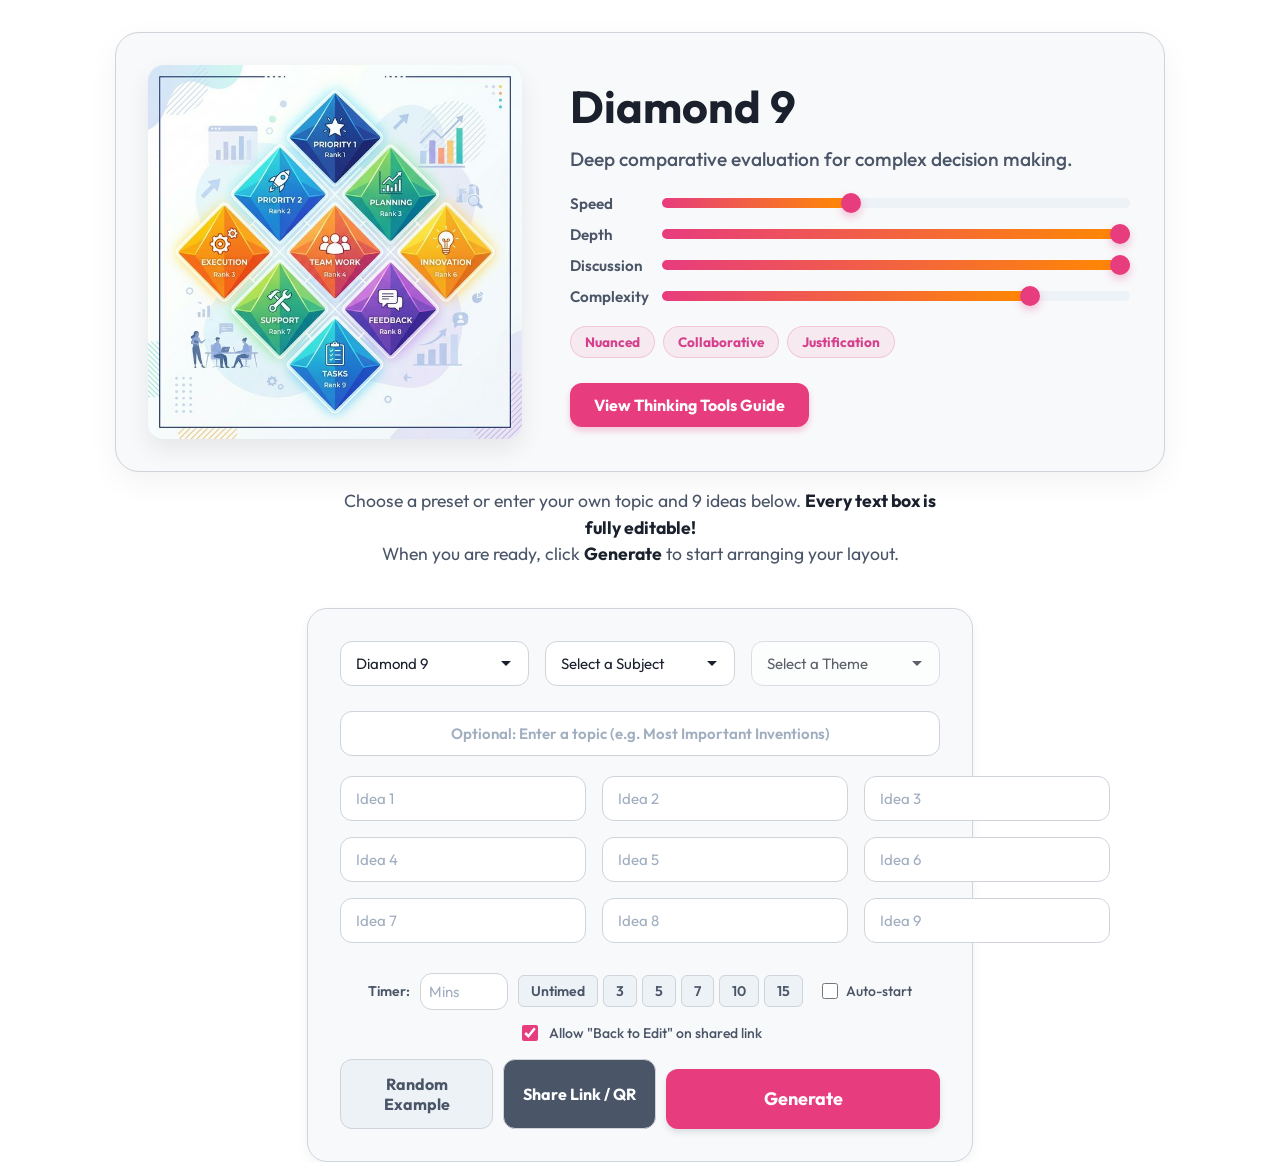
==== index.html @ b17131f6 "Initial Upload" ====
<!DOCTYPE html>
<html lang="en">

<head>
  <meta charset="UTF-8">
  <meta name="viewport" content="width=device-width, initial-scale=1.0, maximum-scale=1.0, user-scalable=no">
  <title>ThinkRank Studio</title>
  <link href="https://fonts.googleapis.com/css2?family=Outfit:wght@400;500;600;700&display=swap" rel="stylesheet">
  <link rel="stylesheet" href="css/styles.css">
</head>

<body>

  <div class="hero-section" style="cursor: pointer; position: relative; width: 100%; max-width: 1050px; margin: 2rem auto 1rem auto; padding: 2rem; box-sizing: border-box; background: var(--card-bg); border-radius: 24px; border: 1px solid var(--card-border); box-shadow: 0 10px 30px rgba(0,0,0,0.05); transition: transform 0.2s; overflow: hidden;" onclick="window.location.href='guide.html'" onmouseover="this.style.transform='translateY(-5px)'" onmouseout="this.style.transform='none'">
    
    <div id="slideContent" style="display: flex; align-items: center; justify-content: center; gap: 3rem; flex-wrap: wrap; transition: opacity 0.5s ease-in-out; opacity: 1;">
      
      <div style="flex: 1; min-width: 300px; display: flex; justify-content: center;">
        <img id="slideImg" src="images/diamond9_hero.png" alt="Hero representation" style="width: 100%; max-width: 400px; height: auto; border-radius: 16px; box-shadow: 0 10px 25px rgba(0,0,0,0.08);">
      </div>

      <div style="flex: 1.5; min-width: 350px; text-align: left;">
        <h1 id="slideTitle" style="margin-top: 0; margin-bottom: 10px; text-align: left; padding: 0; font-size: 2.8rem; color: var(--text);">Diamond 9</h1>
        <p id="slideDesc" style="font-size: 1.2rem; font-weight: 500; color: #4a5568; margin: 0 0 20px 0; line-height: 1.5;">
          Deep comparative evaluation for complex decision making.
        </p>
        
        <div class="ratings-container" id="slidersContainer">
          <div class="rating-row"><div class="rating-label">Speed</div><input type="range" class="tool-slider" id="sliderSpeed" min="0" max="100" value="0"></div>
          <div class="rating-row"><div class="rating-label">Depth</div><input type="range" class="tool-slider" id="sliderDepth" min="0" max="100" value="0"></div>
          <div class="rating-row"><div class="rating-label">Discussion</div><input type="range" class="tool-slider" id="sliderDisc" min="0" max="100" value="0"></div>
          <div class="rating-row"><div class="rating-label">Complexity</div><input type="range" class="tool-slider" id="sliderComp" min="0" max="100" value="0"></div>
        </div>

        <div class="tags-container" id="slideTags" style="margin-top: 15px;"></div>

        <div style="margin-top: 25px;">
          <span style="display: inline-block; background-color: #e73c7e; color: #ffffff; padding: 12px 24px; border-radius: 12px; font-weight: 700; font-size: 16px; box-shadow: 0 4px 6px rgba(231, 60, 126, 0.25);">
            View Thinking Tools Guide
          </span>
        </div>
      </div>

    </div>
  </div>
  
  <script>
    const b_carouselData = [
      { id: 'diamond9', title: 'Diamond 9', desc: 'Deep comparative evaluation for complex decision making.', image: 'images/diamond9_hero.png', speed: 40, depth: 100, discussion: 100, complexity: 80, tags: ['Nuanced', 'Collaborative', 'Justification'] },
      { id: 'diamond5', title: 'Diamond 5', desc: 'Focused prioritization with lower cognitive load.', image: 'images/diamond5_hero.png', speed: 80, depth: 60, discussion: 80, complexity: 40, tags: ['Lower load', 'Quick comparison'] },
      { id: 'triangle', title: 'Triangle Ranking', desc: 'Clear, structured hierarchy for balanced evaluation.', image: 'images/triangle_hero.png', speed: 60, depth: 80, discussion: 80, complexity: 60, tags: ['Structured', 'Hierarchical'] },
      { id: 'line', title: 'Line Ranking', desc: 'Rapid judgement and simple direct ladder format.', image: 'images/line_hero.png', speed: 100, depth: 40, discussion: 40, complexity: 20, tags: ['Fast', 'Simple'] },
      { id: 'podium', title: 'Podium Ranking', desc: 'Competitive selection focusing on top choices.', image: 'images/podium_hero.png', speed: 100, depth: 60, discussion: 60, complexity: 40, tags: ['Competitive', 'Top-choice'] },
      { id: 'elimination', title: 'Elimination Mode', desc: 'Argumentative, debate-driven head-to-head evaluation.', image: 'images/elim_hero.png', speed: 80, depth: 80, discussion: 100, complexity: 60, tags: ['Debate-driven', 'Tournament'] }
    ];
    let b_currentIndex = 0;
    let autoCycleInterval;
    let isUserDragging = false;
    
    document.addEventListener("DOMContentLoaded", function() {
      const b_content = document.getElementById('slideContent');
      const b_img = document.getElementById('slideImg');
      const b_title = document.getElementById('slideTitle');
      const b_desc = document.getElementById('slideDesc');
      const b_tags = document.getElementById('slideTags');
      
      const sliderSpeed = document.getElementById('sliderSpeed');
      const sliderDepth = document.getElementById('sliderDepth');
      const sliderDisc = document.getElementById('sliderDisc');
      const sliderComp = document.getElementById('sliderComp');
      const sliders = [sliderSpeed, sliderDepth, sliderDisc, sliderComp];

      // Prevent clicks and touch on sliders from navigating to guide.html
      const slidersContainer = document.getElementById('slidersContainer');
      slidersContainer.addEventListener('click', e => e.stopPropagation());
      slidersContainer.addEventListener('mousedown', e => e.stopPropagation());
      slidersContainer.addEventListener('touchstart', e => e.stopPropagation());

      function updateSliderVisual(slider, val) {
        slider.style.background = `linear-gradient(90deg, #e73c7e 0%, #ff8a00 ${val}%, #edf2f7 ${val}%, #edf2f7 100%)`;
      }

      function updateUIElements(data, instant = false) {
        // Sync Dropdown
        const layoutSelectElem = document.getElementById('layoutSelect');
        if (layoutSelectElem && layoutSelectElem.value !== data.id) {
            layoutSelectElem.value = data.id;
            if (typeof updateActiveInputs === 'function') updateActiveInputs();
        }

        if (instant) {
          b_content.style.transition = 'none';
          b_content.style.opacity = 1;
          b_img.src = data.image;
          b_title.textContent = data.title;
          b_desc.textContent = data.desc;
          
          b_tags.innerHTML = '';
          data.tags.forEach(t => {
            const span = document.createElement('span');
            span.className = 'tag';
            span.textContent = t;
            b_tags.appendChild(span);
          });
          
          setTimeout(() => {
            b_content.style.transition = 'opacity 1s ease-in-out';
          }, 50);
        } else {
          b_content.style.transition = 'opacity 1s ease-in-out';
          b_content.style.opacity = 0;
          
          setTimeout(() => {
            b_img.src = data.image;
            b_title.textContent = data.title;
            b_desc.textContent = data.desc;
            
            b_tags.innerHTML = '';
            data.tags.forEach(t => {
              const span = document.createElement('span');
              span.className = 'tag';
              span.textContent = t;
              b_tags.appendChild(span);
            });

            b_content.style.opacity = 1;
          }, 1000); 
        }
      }

      function renderSlide(index, animateSliders = true, instant = false) {
        const data = b_carouselData[index];
        b_currentIndex = index;
        
        updateUIElements(data, instant);

        if (animateSliders) {
            setTimeout(() => {
                if(!isUserDragging) {
                    sliderSpeed.value = data.speed;
                    updateSliderVisual(sliderSpeed, data.speed);
                    sliderDepth.value = data.depth;
                    updateSliderVisual(sliderDepth, data.depth);
                    sliderDisc.value = data.discussion;
                    updateSliderVisual(sliderDisc, data.discussion);
                    sliderComp.value = data.complexity;
                    updateSliderVisual(sliderComp, data.complexity);
                }
            }, instant ? 10 : 1000);
        }
      }

      setTimeout(() => renderSlide(0), 100);

      function stopAutoCycle() {
          if (autoCycleInterval) {
              clearInterval(autoCycleInterval);
              autoCycleInterval = null;
          }
      }

      function startAutoCycle() {
        if(autoCycleInterval) clearInterval(autoCycleInterval);
        autoCycleInterval = setInterval(() => {
          if (!isUserDragging) {
              const nextIndex = (b_currentIndex + 1) % b_carouselData.length;
              renderSlide(nextIndex);
          }
        }, 20000);
      }
      startAutoCycle();

      // Stop auto-cycle completely if user touches anything on the page
      ['mousedown', 'keydown', 'touchstart'].forEach(evt => {
          document.addEventListener(evt, stopAutoCycle, { once: true, passive: true });
      });

      // Interactive logic
      function handleSliderInput(e) {
          isUserDragging = true; 
          stopAutoCycle(); // Redundant but safe
          
          let slider = e.target;
          updateSliderVisual(slider, slider.value);

          let sV = parseInt(sliderSpeed.value);
          let dV = parseInt(sliderDepth.value);
          let diV = parseInt(sliderDisc.value);
          let cV = parseInt(sliderComp.value);

          let closestIdx = 0;
          let minDiff = Infinity;

          b_carouselData.forEach((tool, idx) => {
              const diff = Math.abs(tool.speed - sV) + Math.abs(tool.depth - dV) + 
                           Math.abs(tool.discussion - diV) + Math.abs(tool.complexity - cV);
              if (diff < minDiff) {
                  minDiff = diff;
                  closestIdx = idx;
              }
          });

          if (closestIdx !== b_currentIndex) {
              b_currentIndex = closestIdx;
              updateUIElements(b_carouselData[closestIdx], true);
          }
      }

      sliders.forEach(slider => {
          slider.addEventListener('input', handleSliderInput);
      });

      document.addEventListener('mouseup', () => isUserDragging = false);
      document.addEventListener('touchend', () => isUserDragging = false);

      // Let the picker override the hero element
      const layoutDropdown = document.getElementById('layoutSelect');
      if (layoutDropdown) {
          layoutDropdown.addEventListener('change', (e) => {
              stopAutoCycle();
              const idx = b_carouselData.findIndex(t => t.id === e.target.value);
              if (idx !== -1 && idx !== b_currentIndex) {
                  renderSlide(idx, true, true); // Snap instantly
              }
          });
      }
    });
  </script>

  <p id="instructions" class="instructions">Choose a preset or enter your own topic and 9 ideas below. <strong>Every
      text box is fully editable!</strong><br />When you are ready, click <strong>Generate</strong> to start arranging
    your layout.</p>

  <div id="inputContainer">
    <div style="display: flex; gap: 16px; margin-bottom: 10px; flex-wrap: wrap;">
      <select id="layoutSelect" class="textBox" style="flex: 1; min-width: 150px;" onchange="updateActiveInputs()">
        <option value="diamond9" selected>Diamond 9</option>
        <option value="diamond5">Diamond 5</option>
        <option value="triangle">Triangle Ranked (Top 6)</option>
        <option value="line">Line (Top 5)</option>
        <option value="podium">Podium (Top 3)</option>
        <option value="elimination">Elimination (Vs Mode)</option>
      </select>
      <select id="subjectSelect" class="textBox" style="flex: 1; min-width: 150px;" onchange="updateThemeOptions()">
        <option value="" disabled selected>Select a Subject</option>
      </select>
      <select id="themeSelect" class="textBox" style="flex: 1; min-width: 150px;" onchange="loadSelectedTheme()"
        disabled>
        <option value="" disabled selected>Select a Theme</option>
      </select>
    </div>
    <input class="textBox" type="text" id="topicInput"
      placeholder="Optional: Enter a topic (e.g. Most Important Inventions)"
      style="width: 100%; box-sizing: border-box; margin-bottom: 5px; font-weight: 600; text-align: center;">
    <div class="inputGrid">
      <input class="textBox" type="text" id="text1" placeholder="Idea 1">
      <input class="textBox" type="text" id="text2" placeholder="Idea 2">
      <input class="textBox" type="text" id="text3" placeholder="Idea 3">
      <input class="textBox" type="text" id="text4" placeholder="Idea 4">
      <input class="textBox" type="text" id="text5" placeholder="Idea 5">
      <input class="textBox" type="text" id="text6" placeholder="Idea 6">
      <input class="textBox" type="text" id="text7" placeholder="Idea 7">
      <input class="textBox" type="text" id="text8" placeholder="Idea 8">
      <input class="textBox" type="text" id="text9" placeholder="Idea 9">
    </div>
    <div style="display: flex; flex-direction: column; gap: 12px; margin-top: 15px;">
      <div style="display: flex; align-items: center; justify-content: center; gap: 10px; flex-wrap: wrap;">
        <label style="font-size: 14px; font-weight: 600; color: #4a5568;">Timer:</label>
        <input type="number" id="timerInput" class="textBox" style="width: 70px; padding: 8px;" placeholder="Mins">
        <div style="display: flex; gap: 5px;">
          <button type="button" class="presetBtn"
            onclick="document.getElementById('timerInput').value=''">Untimed</button>
          <button type="button" class="presetBtn" onclick="document.getElementById('timerInput').value=3">3</button>
          <button type="button" class="presetBtn" onclick="document.getElementById('timerInput').value=5">5</button>
          <button type="button" class="presetBtn" onclick="document.getElementById('timerInput').value=7">7</button>
          <button type="button" class="presetBtn" onclick="document.getElementById('timerInput').value=10">10</button>
          <button type="button" class="presetBtn" onclick="document.getElementById('timerInput').value=15">15</button>
        </div>
        <div style="display: flex; align-items: center; gap: 5px; margin-left: 5px;">
          <input type="checkbox" id="autoStartToggle"
            style="cursor: pointer; width: 16px; height: 16px; accent-color: #e73c7e;">
          <label for="autoStartToggle"
            style="font-size: 14px; font-weight: 500; color: #4a5568; cursor: pointer; user-select: none;">Auto-start</label>
        </div>
      </div>
      <div style="display: flex; align-items: center; justify-content: center; gap: 8px;">
        <input type="checkbox" id="allowEditToggle" checked
          style="cursor: pointer; width: 16px; height: 16px; accent-color: #e73c7e;">
        <label for="allowEditToggle"
          style="font-size: 14px; font-weight: 500; color: #4a5568; cursor: pointer; user-select: none;">Allow "Back to
          Edit" on shared link</label>
      </div>
    </div>
    <div class="button-group" style="display: flex; gap: 10px; width: 100%; max-width: 600px; margin: 0 auto;">
      <button class="randomBtn" onclick="loadRandomExample()" style="flex: 1;">Random Example</button>
      <button class="randomBtn" onclick="showShareModal()" style="flex: 1; background: #4a5568; color: white;">Share Link / QR</button>
      <button class="makeBtn" onclick="createRectangles()" style="flex: 2;">Generate</button>
    </div>

    <!-- Share Modal -->
    <div id="shareModal" style="display: none; position: fixed; top: 0; left: 0; width: 100%; height: 100%; background: rgba(0,0,0,0.6); z-index: 1000; align-items: center; justify-content: center; backdrop-filter: blur(3px);">
      <div style="background: white; padding: 40px; border-radius: 20px; text-align: center; max-width: 90%; width: 450px; box-shadow: 0 20px 40px rgba(0,0,0,0.3); animation: fadeIn 0.3s ease;">
        <h2 style="margin-top: 0; color: #1a202c; font-size: 1.8rem; margin-bottom: 10px;">Share Activity</h2>
        <p style="color: #718096; margin-bottom: 25px; line-height: 1.5;">Scan the QR code or copy the link below to instantly share your exact custom configuration.</p>
        <div style="background: #f7fafc; padding: 15px; border-radius: 12px; display: inline-block; margin-bottom: 20px;">
          <img id="qrImage" src="" alt="QR Code" style="width: 200px; height: 200px; display: block; margin: 0 auto;">
        </div>
        <input type="text" id="shareLinkInput" readonly style="width: 100%; box-sizing: border-box; padding: 14px; font-size: 14px; border: 1px solid #cbd5e0; border-radius: 8px; background: #edf2f7; color: #2d3748; cursor: copy;" onclick="this.select()">
        <div style="display: flex; gap: 10px; margin-top: 25px;">
          <button onclick="copyShareLink(this)" class="presetBtn" style="flex: 1; background: #e73c7e; color: white; padding: 12px; border: none; font-size: 16px;">Copy Link</button>
          <button onclick="document.getElementById('shareModal').style.display='none'" class="presetBtn" style="flex: 1; background: #e2e8f0; color: #4a5568; padding: 12px; border: none; font-size: 16px;">Close</button>
        </div>
      </div>
    </div>
  </div>

  <div id="outputHeader"
    style="display: none; text-align: center; margin-top: 1rem; margin-bottom: 0px; animation: fadeIn 0.6s ease forwards;">
    <h2 id="generatedTopic" style="margin: 0; margin-bottom: 15px; font-weight: 600;"></h2>
    <div id="timerDisplay"
      style="display: none; flex-direction: column; align-items: center; justify-content: center; margin-bottom: 15px; width: 100%; max-width: 400px; margin-left: auto; margin-right: auto;">
      <div
        style="display: flex; font-size: 2.5rem; font-weight: 700; color: #e73c7e; align-items: center; justify-content: center; gap: 15px;">
        <span id="timerTime" style="font-variant-numeric: tabular-nums;">00:00</span>
        <button id="timerActionBtn" onclick="toggleTimer()"
          style="font-size: 1rem; border: 1px solid var(--card-border); background: #ffffff; color: #4a5568; border-radius: 8px; padding: 8px 16px; cursor: pointer; font-weight: bold; transition: background 0.2s;">Start</button>
      </div>
      <div
        style="width: 100%; height: 8px; background: #edf2f7; border-radius: 4px; margin-top: 10px; overflow: hidden;">
        <div id="timerProgress"
          style="width: 100%; height: 100%; background: #e73c7e; transition: width 1s linear, background-color 1s linear;">
        </div>
      </div>
    </div>
  </div>

  <div id="container">
    <!-- Items are generated automatically via app.js depending on selected layout mode -->
  </div>

  <div id="footerActions"
    style="display: none; text-align: center; margin-bottom: 3rem; animation: fadeIn 0.6s ease forwards;">
    <button class="randomBtn" onclick="editMode()"
      style="padding: 10px 24px; font-size: 15px; background: #edf2f7; color: #4a5568; border: 1px solid var(--card-border);">Back
      to Edit</button>
  </div>

  <script src="data.js"></script>
  <script src="js/layouts.js"></script>
  <script src="js/drag.js"></script>
  <script src="js/app.js"></script>

  <script async defer src="https://scripts.simpleanalyticscdn.com/latest.js"></script>
  <noscript><img src="https://queue.simpleanalyticscdn.com/noscript.gif" alt=""
      referrerpolicy="no-referrer-when-downgrade" /></noscript>
</body>

</html>
---- css/styles.css ----
:root {
      --primary: #ffffff;
      --text: #1a202c;
      --card-bg: #f8f9fa;
      --card-border: #ced4da;
      --slot-border: #adb5bd;
    }

    body {
      margin: 0;
      padding: 0;
      font-family: 'Outfit', sans-serif;
      /* High contrast white background for projection */
      background: #ffffff;
      color: var(--text);
      min-height: 100vh;
      display: flex;
      flex-direction: column;
      align-items: center;
      overflow-x: hidden;
    }


    h1 {
      margin-top: 2rem;
      font-weight: 700;
      font-size: 2.5rem;
      color: var(--text);
      text-align: center;
      padding: 0 1rem;
    }
    
    .instructions {
      text-align: center;
      max-width: 600px;
      margin: 0 auto 1.5rem auto;
      color: #4a5568;
      font-size: 1.1rem;
      line-height: 1.5;
      padding: 0 1rem;
    }
    
    .instructions strong {
      color: var(--text);
    }

    /* Glassmorphism Input Container */
    #inputContainer {
      background: var(--card-bg);
      border: 1px solid var(--card-border);
      border-radius: 20px;
      padding: 2rem;
      box-shadow: 0 4px 12px rgba(0, 0, 0, 0.05);
      display: flex;
      flex-direction: column;
      gap: 15px;
      width: 90%;
      max-width: 600px;
      margin-top: 1rem;
      animation: fadeIn 0.8s ease forwards;
    }

    .inputGrid {
      display: grid;
      grid-template-columns: repeat(3, 1fr);
      gap: 16px;
    }

    .textBox {
      padding: 12px 15px;
      border-radius: 12px;
      border: 1px solid var(--card-border);
      background: #ffffff;
      color: var(--text);
      font-size: 15px;
      font-family: 'Outfit', sans-serif;
      outline: none;
      transition: all 0.3s ease;
    }

    .textBox::placeholder {
      color: #a0aec0;
    }

    .textBox:focus {
      border-color: #e73c7e;
      box-shadow: 0 0 0 2px rgba(231,60,126,0.3);
    }

    select.textBox {
      cursor: pointer;
      appearance: none;
      -webkit-appearance: none;
      -moz-appearance: none;
      background-image: url('data:image/svg+xml;utf8,<svg fill="%231a202c" height="24" viewBox="0 0 24 24" width="24" xmlns="http://www.w3.org/2000/svg"><path d="M7 10l5 5 5-5z"/><path d="M0 0h24v24H0z" fill="none"/></svg>');
      background-repeat: no-repeat;
      background-position: right 10px top 50%;
      padding-right: 30px;
    }
    
    select.textBox option {
      background-color: #ffffff;
      color: var(--text);
    }

    .button-group {
      display: flex;
      gap: 16px;
      margin-top: 15px;
    }
    
    .button-group button {
      flex: 1;
    }

    button.randomBtn {
      background: #edf2f7;
      color: #4a5568;
      border: 1px solid var(--card-border);
      padding: 14px;
      border-radius: 12px;
      font-weight: 700;
      font-size: 16px;
      font-family: 'Outfit', sans-serif;
      cursor: pointer;
      transition: all 0.3s ease;
    }

    button.randomBtn:hover {
      background: #e2e8f0;
      color: var(--text);
      transform: translateY(-2px);
    }
    
    button.randomBtn:active {
      transform: translateY(1px);
    }

    button.presetBtn {
      background: #edf2f7;
      color: #4a5568;
      border: 1px solid var(--card-border);
      padding: 6px 12px;
      border-radius: 6px;
      font-weight: 600;
      font-size: 14px;
      font-family: 'Outfit', sans-serif;
      cursor: pointer;
      transition: all 0.2s ease;
    }

    button.presetBtn:hover {
      background: #e2e8f0;
      color: var(--text);
    }

    button.makeBtn {
      background: #e73c7e;
      color: #fff;
      border: none;
      padding: 14px;
      border-radius: 12px;
      font-weight: 700;
      font-size: 18px;
      font-family: 'Outfit', sans-serif;
      cursor: pointer;
      transition: all 0.3s cubic-bezier(0.25, 0.8, 0.25, 1);
      margin-top: 10px;
      box-shadow: 0 4px 6px rgba(0,0,0,0.1);
    }

    button.makeBtn:hover {
      transform: translateY(-3px);
      box-shadow: 0 7px 14px rgba(0,0,0,0.15);
    }
    
    button.makeBtn:active {
      transform: translateY(1px);
    }

    /* Container for the Diamond 9 */
    #container {
      position: relative;
      width: 95%;
      max-width: 800px;
      height: 700px;
      margin: 1rem auto 3rem auto;
      background: #ffffff;
      border-radius: 24px;
      border: 2px solid var(--card-border);
      box-shadow: 0 10px 30px rgba(0, 0, 0, 0.05);
      display: none; /* hidden until Make button is clicked */
      overflow: hidden; /* keep draggables visible comfortably within bounds */
    }

    .background-box {
      position: absolute;
      width: 140px;
      height: 70px;
      border: 2px dashed var(--slot-border);
      border-radius: 16px;
      background: #f8f9fa;
      transform: translateX(-50%);
    }

    /* Diamond 9 Absolute Positioning */
    .background-box:nth-child(1) { top: 12%; left: 50%; }
    
    .background-box:nth-child(2) { top: 27%; left: 35%; }
    .background-box:nth-child(3) { top: 27%; left: 65%; }
    
    .background-box:nth-child(4) { top: 42%; left: 20%; }
    .background-box:nth-child(5) { top: 42%; left: 50%; }
    .background-box:nth-child(6) { top: 42%; left: 80%; }
    
    .background-box:nth-child(7) { top: 57%; left: 35%; }
    .background-box:nth-child(8) { top: 57%; left: 65%; }
    
    .background-box:nth-child(9) { top: 72%; left: 50%; }

    .label {
      position: absolute;
      font-weight: 700;
      text-transform: uppercase;
      letter-spacing: 3px;
      color: #718096;
      font-size: 16px;
      width: 100%;
      text-align: center;
    }
    
    .label.top { top: 4%; }
    .label.bottom { top: 88%; }

    /* Draggable items */
    .draggable {
      position: absolute;
      z-index: 9;
      width: 140px;
      height: 70px;
      background: #ffffff;
      color: var(--text);
      border-radius: 16px;
      border: 2px solid var(--card-border);
      display: flex;
      justify-content: center;
      align-items: center;
      font-weight: 600;
      font-size: 15px;
      box-shadow: 0 4px 6px rgba(0,0,0,0.05);
      cursor: grab;
      user-select: none;
      touch-action: none; /* Crucial for touch dragging */
      transition: box-shadow 0.2s, transform 0.2s, border-color 0.2s;
      text-align: center;
      padding: 0 10px;
      box-sizing: border-box;
      word-break: break-word;
      line-height: 1.2;
    }

    .draggable:hover {
      box-shadow: 0 6px 12px rgba(0,0,0,0.1);
      transform: translateY(-2px);
      border-color: #adb5bd;
    }

    .draggable.dragging {
      cursor: grabbing;
      transform: scale(1.05);
      box-shadow: 0 15px 25px rgba(0,0,0,0.15);
      border-color: #e73c7e;
      transition: none; /* Smooth drag */
      z-index: 100 !important;
    }

    @keyframes fadeIn {
      from { opacity: 0; transform: translateY(20px); }
      to { opacity: 1; transform: translateY(0); }
    }

    /* Responsive Design */
    @media (max-width: 768px) {
      .inputGrid { grid-template-columns: 1fr; }
      
      .background-box {
        width: 90px;
        height: 50px;
      }
      .draggable {
        width: 90px;
        height: 50px;
        font-size: 12px;
        border-radius: 12px;
      }
      
      #container { height: 550px; }
      
      .background-box:nth-child(1) { top: 12%; left: 50%; }
      .background-box:nth-child(2) { top: 26%; left: 32%; }
      .background-box:nth-child(3) { top: 26%; left: 68%; }
      .background-box:nth-child(4) { top: 40%; left: 14%; }
      .background-box:nth-child(5) { top: 40%; left: 50%; }
      .background-box:nth-child(6) { top: 40%; left: 86%; }
      .background-box:nth-child(7) { top: 54%; left: 32%; }
      .background-box:nth-child(8) { top: 54%; left: 68%; }
      .background-box:nth-child(9) { top: 68%; left: 50%; }
    }

    /* Print styling */
    @media print {
      body {
        background: none !important;
        background-color: #fff !important;
        color: #000 !important;
        -webkit-print-color-adjust: exact;
        print-color-adjust: exact;
      }
      
      h1, #generatedTopic {
        color: #000 !important;
        text-shadow: none !important;
      }

      #container {
        border: none !important;
        box-shadow: none !important;
        background: transparent !important;
        backdrop-filter: none !important;
      }

      .label {
        color: #000 !important;
        text-shadow: none !important;
      }

      .draggable {
        box-shadow: none !important;
        border: 2px solid #000 !important;
        background: #fff !important;
        color: #000 !important;
      }

      .background-box {
        border: 2px dashed #aaa !important;
        background: transparent !important;
      }

      #inputContainer, #footerActions button {
        display: none !important;
      }
    }

    .ratings-container {
      margin-bottom: 20px;
      width: 100%;
    }
    .rating-row {
      display: flex;
      align-items: center;
      margin-bottom: 12px;
    }
    .rating-label {
      width: 90px;
      font-size: 0.95rem;
      font-weight: 600;
      color: #4a5568;
      text-align: left;
    }
    .rating-bar-bg {
      flex-grow: 1;
      height: 8px;
      background: #edf2f7;
      border-radius: 4px;
      overflow: hidden;
      position: relative;
    }
    .rating-bar-fill {
      height: 100%;
      border-radius: 4px;
      background: linear-gradient(90deg, #e73c7e, #ff8a00);
      width: 0%;
      transition: width 1s cubic-bezier(0.175, 0.885, 0.32, 1.275);
    }
    .tags-container {
      display: flex;
      flex-wrap: wrap;
      gap: 8px;
      justify-content: flex-start;
    }
    .tag {
      background: rgba(231, 60, 126, 0.08);
      color: #d53f8c;
      padding: 6px 14px;
      border-radius: 20px;
      font-size: 0.85rem;
      font-weight: 700;
      border: 1px solid rgba(231, 60, 126, 0.2);
    }
    
    .tool-slider {
      flex-grow: 1;
      -webkit-appearance: none;
      appearance: none;
      height: 10px;
      background: #edf2f7;
      border-radius: 5px;
      outline: none;
      cursor: pointer;
    }
    .tool-slider::-webkit-slider-thumb {
      -webkit-appearance: none;
      appearance: none;
      width: 20px;
      height: 20px;
      border-radius: 50%;
      background: #e73c7e;
      cursor: pointer;
      box-shadow: 0 4px 8px rgba(231,60,126,0.3);
      transition: transform 0.1s cubic-bezier(0.175, 0.885, 0.32, 1.275);
    }
    .tool-slider::-webkit-slider-thumb:hover {
      transform: scale(1.2);
    }
    .tool-slider::-moz-range-thumb {
      width: 20px;
      height: 20px;
      border-radius: 50%;
      background: #e73c7e;
      cursor: pointer;
      box-shadow: 0 4px 8px rgba(231,60,126,0.3);
      border: none;
      transition: transform 0.1s cubic-bezier(0.175, 0.885, 0.32, 1.275);
    }
    .tool-slider::-moz-range-thumb:hover {
      transform: scale(1.2);
    }
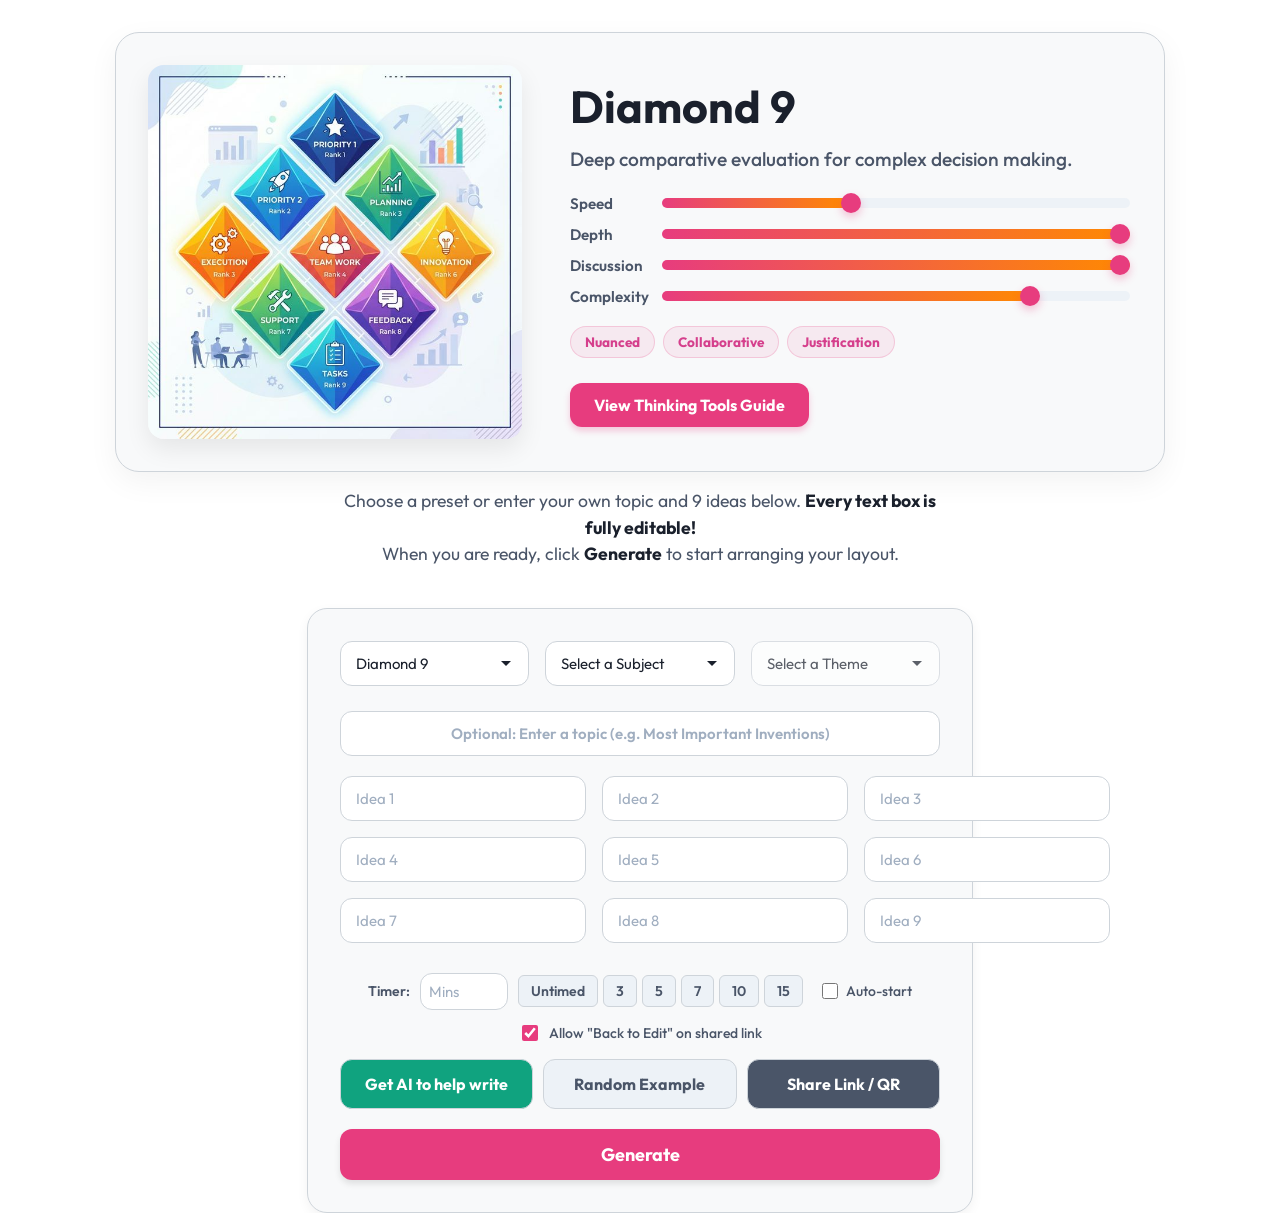
==== commit 5d9c3c95: "Refactor button group and share modal in index.html Updated button styles and added new share option" ====
--- a/index.html
+++ b/index.html
@@ -11,9 +11,9 @@
 
 <body>
 
-  <div class="hero-section" style="cursor: pointer; position: relative; width: 100%; max-width: 1050px; margin: 2rem auto 1rem auto; padding: 2rem; box-sizing: border-box; background: var(--card-bg); border-radius: 24px; border: 1px solid var(--card-border); box-shadow: 0 10px 30px rgba(0,0,0,0.05); transition: transform 0.2s; overflow: hidden;" onclick="window.location.href='guide.html'" onmouseover="this.style.transform='translateY(-5px)'" onmouseout="this.style.transform='none'">
+  <div class="hero-section" style="position: relative; width: 100%; max-width: 1050px; margin: 2rem auto 1rem auto; padding: 2rem; box-sizing: border-box; background: var(--card-bg); border-radius: 24px; border: 1px solid var(--card-border); box-shadow: 0 10px 30px rgba(0,0,0,0.05); overflow: hidden;">
     
-    <div id="slideContent" style="display: flex; align-items: center; justify-content: center; gap: 3rem; flex-wrap: wrap; transition: opacity 0.5s ease-in-out; opacity: 1;">
+    <div id="slideContent" style="display: flex; align-items: center; justify-content: center; gap: 3rem; flex-wrap: wrap; opacity: 1;">
       
       <div style="flex: 1; min-width: 300px; display: flex; justify-content: center;">
         <img id="slideImg" src="images/diamond9_hero.png" alt="Hero representation" style="width: 100%; max-width: 400px; height: auto; border-radius: 16px; box-shadow: 0 10px 25px rgba(0,0,0,0.08);">
@@ -35,9 +35,10 @@
         <div class="tags-container" id="slideTags" style="margin-top: 15px;"></div>
 
         <div style="margin-top: 25px;">
-          <span style="display: inline-block; background-color: #e73c7e; color: #ffffff; padding: 12px 24px; border-radius: 12px; font-weight: 700; font-size: 16px; box-shadow: 0 4px 6px rgba(231, 60, 126, 0.25);">
+          <!-- Make THIS exactly specifically the button -->
+          <button onclick="window.location.href='guide.html'" class="presetBtn" style="background-color: #e73c7e; color: #ffffff; padding: 12px 24px; border-radius: 12px; font-weight: 700; font-size: 16px; border: none; cursor: pointer; box-shadow: 0 4px 6px rgba(231, 60, 126, 0.25);">
             View Thinking Tools Guide
-          </span>
+          </button>
         </div>
       </div>
 
@@ -54,7 +55,6 @@
       { id: 'elimination', title: 'Elimination Mode', desc: 'Argumentative, debate-driven head-to-head evaluation.', image: 'images/elim_hero.png', speed: 80, depth: 80, discussion: 100, complexity: 60, tags: ['Debate-driven', 'Tournament'] }
     ];
     let b_currentIndex = 0;
-    let autoCycleInterval;
     let isUserDragging = false;
     
     document.addEventListener("DOMContentLoaded", function() {
@@ -70,115 +70,56 @@
       const sliderComp = document.getElementById('sliderComp');
       const sliders = [sliderSpeed, sliderDepth, sliderDisc, sliderComp];
 
-      // Prevent clicks and touch on sliders from navigating to guide.html
-      const slidersContainer = document.getElementById('slidersContainer');
-      slidersContainer.addEventListener('click', e => e.stopPropagation());
-      slidersContainer.addEventListener('mousedown', e => e.stopPropagation());
-      slidersContainer.addEventListener('touchstart', e => e.stopPropagation());
-
       function updateSliderVisual(slider, val) {
         slider.style.background = `linear-gradient(90deg, #e73c7e 0%, #ff8a00 ${val}%, #edf2f7 ${val}%, #edf2f7 100%)`;
       }
 
-      function updateUIElements(data, instant = false) {
-        // Sync Dropdown
+      function updateUIElements(data) {
         const layoutSelectElem = document.getElementById('layoutSelect');
         if (layoutSelectElem && layoutSelectElem.value !== data.id) {
             layoutSelectElem.value = data.id;
             if (typeof updateActiveInputs === 'function') updateActiveInputs();
         }
 
-        if (instant) {
-          b_content.style.transition = 'none';
-          b_content.style.opacity = 1;
-          b_img.src = data.image;
-          b_title.textContent = data.title;
-          b_desc.textContent = data.desc;
-          
-          b_tags.innerHTML = '';
-          data.tags.forEach(t => {
-            const span = document.createElement('span');
-            span.className = 'tag';
-            span.textContent = t;
-            b_tags.appendChild(span);
-          });
-          
-          setTimeout(() => {
-            b_content.style.transition = 'opacity 1s ease-in-out';
-          }, 50);
-        } else {
-          b_content.style.transition = 'opacity 1s ease-in-out';
-          b_content.style.opacity = 0;
-          
-          setTimeout(() => {
-            b_img.src = data.image;
-            b_title.textContent = data.title;
-            b_desc.textContent = data.desc;
-            
-            b_tags.innerHTML = '';
-            data.tags.forEach(t => {
-              const span = document.createElement('span');
-              span.className = 'tag';
-              span.textContent = t;
-              b_tags.appendChild(span);
-            });
-
-            b_content.style.opacity = 1;
-          }, 1000); 
-        }
-      }
-
-      function renderSlide(index, animateSliders = true, instant = false) {
+        b_img.src = data.image;
+        b_title.textContent = data.title;
+        b_desc.textContent = data.desc;
+        
+        b_tags.innerHTML = '';
+        data.tags.forEach(t => {
+          const span = document.createElement('span');
+          span.className = 'tag';
+          span.textContent = t;
+          b_tags.appendChild(span);
+        });
+      }
+
+      function renderSlide(index, animateSliders = true) {
         const data = b_carouselData[index];
         b_currentIndex = index;
         
-        updateUIElements(data, instant);
+        updateUIElements(data);
 
         if (animateSliders) {
-            setTimeout(() => {
-                if(!isUserDragging) {
-                    sliderSpeed.value = data.speed;
-                    updateSliderVisual(sliderSpeed, data.speed);
-                    sliderDepth.value = data.depth;
-                    updateSliderVisual(sliderDepth, data.depth);
-                    sliderDisc.value = data.discussion;
-                    updateSliderVisual(sliderDisc, data.discussion);
-                    sliderComp.value = data.complexity;
-                    updateSliderVisual(sliderComp, data.complexity);
-                }
-            }, instant ? 10 : 1000);
+            if(!isUserDragging) {
+                sliderSpeed.value = data.speed;
+                updateSliderVisual(sliderSpeed, data.speed);
+                sliderDepth.value = data.depth;
+                updateSliderVisual(sliderDepth, data.depth);
+                sliderDisc.value = data.discussion;
+                updateSliderVisual(sliderDisc, data.discussion);
+                sliderComp.value = data.complexity;
+                updateSliderVisual(sliderComp, data.complexity);
+            }
         }
       }
 
-      setTimeout(() => renderSlide(0), 100);
-
-      function stopAutoCycle() {
-          if (autoCycleInterval) {
-              clearInterval(autoCycleInterval);
-              autoCycleInterval = null;
-          }
-      }
-
-      function startAutoCycle() {
-        if(autoCycleInterval) clearInterval(autoCycleInterval);
-        autoCycleInterval = setInterval(() => {
-          if (!isUserDragging) {
-              const nextIndex = (b_currentIndex + 1) % b_carouselData.length;
-              renderSlide(nextIndex);
-          }
-        }, 20000);
-      }
-      startAutoCycle();
-
-      // Stop auto-cycle completely if user touches anything on the page
-      ['mousedown', 'keydown', 'touchstart'].forEach(evt => {
-          document.addEventListener(evt, stopAutoCycle, { once: true, passive: true });
-      });
+      // Initial visual load
+      setTimeout(() => renderSlide(0), 50);
 
       // Interactive logic
       function handleSliderInput(e) {
           isUserDragging = true; 
-          stopAutoCycle(); // Redundant but safe
           
           let slider = e.target;
           updateSliderVisual(slider, slider.value);
@@ -202,7 +143,7 @@
 
           if (closestIdx !== b_currentIndex) {
               b_currentIndex = closestIdx;
-              updateUIElements(b_carouselData[closestIdx], true);
+              updateUIElements(b_carouselData[closestIdx]);
           }
       }
 
@@ -213,14 +154,12 @@
       document.addEventListener('mouseup', () => isUserDragging = false);
       document.addEventListener('touchend', () => isUserDragging = false);
 
-      // Let the picker override the hero element
       const layoutDropdown = document.getElementById('layoutSelect');
       if (layoutDropdown) {
           layoutDropdown.addEventListener('change', (e) => {
-              stopAutoCycle();
               const idx = b_carouselData.findIndex(t => t.id === e.target.value);
               if (idx !== -1 && idx !== b_currentIndex) {
-                  renderSlide(idx, true, true); // Snap instantly
+                  renderSlide(idx, true);
               }
           });
       }
@@ -291,10 +230,11 @@
           Edit" on shared link</label>
       </div>
     </div>
-    <div class="button-group" style="display: flex; gap: 10px; width: 100%; max-width: 600px; margin: 0 auto;">
-      <button class="randomBtn" onclick="loadRandomExample()" style="flex: 1;">Random Example</button>
-      <button class="randomBtn" onclick="showShareModal()" style="flex: 1; background: #4a5568; color: white;">Share Link / QR</button>
-      <button class="makeBtn" onclick="createRectangles()" style="flex: 2;">Generate</button>
+    <div class="button-group" style="display: flex; gap: 10px; width: 100%; max-width: 750px; margin: 0 auto; flex-wrap: wrap;">
+      <button class="randomBtn" onclick="window.open('https://chatgpt.com/g/g-69c07b678e4c8191b3af03b4cf89d82d-thinkrank-studio-gpt', '_blank')" style="flex: 1; background: #10a37f; color: white; min-width: 160px;">Get AI to help write</button>
+      <button class="randomBtn" onclick="loadRandomExample()" style="flex: 1; min-width: 140px;">Random Example</button>
+      <button class="randomBtn" onclick="showShareModal()" style="flex: 1; background: #4a5568; color: white; min-width: 140px;">Share Link / QR</button>
+      <button class="makeBtn" onclick="createRectangles()" style="flex: 2; min-width: 250px;">Generate</button>
     </div>
 
     <!-- Share Modal -->
@@ -303,11 +243,27 @@
         <h2 style="margin-top: 0; color: #1a202c; font-size: 1.8rem; margin-bottom: 10px;">Share Activity</h2>
         <p style="color: #718096; margin-bottom: 25px; line-height: 1.5;">Scan the QR code or copy the link below to instantly share your exact custom configuration.</p>
         <div style="background: #f7fafc; padding: 15px; border-radius: 12px; display: inline-block; margin-bottom: 20px;">
-          <img id="qrImage" src="" alt="QR Code" style="width: 200px; height: 200px; display: block; margin: 0 auto;">
-        </div>
-        <input type="text" id="shareLinkInput" readonly style="width: 100%; box-sizing: border-box; padding: 14px; font-size: 14px; border: 1px solid #cbd5e0; border-radius: 8px; background: #edf2f7; color: #2d3748; cursor: copy;" onclick="this.select()">
-        <div style="display: flex; gap: 10px; margin-top: 25px;">
-          <button onclick="copyShareLink(this)" class="presetBtn" style="flex: 1; background: #e73c7e; color: white; padding: 12px; border: none; font-size: 16px;">Copy Link</button>
+          <img id="qrImage" src="" alt="QR Code" style="width: 200px; height: 200px; display: block; margin: 0 auto; border-radius: 8px;">
+          <button onclick="downloadQR()" style="margin-top: 12px; background: none; border: none; color: #4a5568; font-size: 14px; cursor: pointer; text-decoration: underline; font-weight: 600; display: flex; align-items: center; justify-content: center; width: 100%; gap: 6px;">
+            <svg width="16" height="16" viewBox="0 0 24 24" fill="none" stroke="currentColor" stroke-width="2" stroke-linecap="round" stroke-linejoin="round"><path d="M21 15v4a2 2 0 0 1-2 2H5a2 2 0 0 1-2-2v-4"></path><polyline points="7 10 12 15 17 10"></polyline><line x1="12" y1="15" x2="12" y2="3"></line></svg>
+            Download QR
+          </button>
+        </div>
+
+        <div class="share-box" style="margin-bottom: 20px; text-align: left; background: #edf2f7; padding: 15px; border-radius: 12px;">
+          <h3 style="margin-top: 0; margin-bottom: 12px; font-size: 1.1rem; color: #2d3748; font-weight: 600;">Share this activity</h3>
+          <div style="display: flex; gap: 15px; align-items: center; flex-wrap: wrap; min-height: 32px;">
+            <a id="linkedinShare" target="_blank" style="background: #0077b5; color: white; padding: 6px 14px; border-radius: 20px; text-decoration: none; font-size: 13px; font-weight: 600; box-shadow: 0 2px 4px rgba(0,0,0,0.1);">LinkedIn</a>
+             <!-- Google Classroom container -->
+             <div id="gc-share-container"></div>
+             <!-- Microsoft Teams -->
+             <div class="teams-share-button" data-href=""></div>
+          </div>
+        </div>
+
+        <input type="text" id="shareLinkInput" readonly style="width: 100%; box-sizing: border-box; padding: 14px; font-size: 14px; border: 1px solid #cbd5e0; border-radius: 8px; background: #ffffff; color: #2d3748; cursor: copy;" onclick="this.select()">
+        <div style="display: flex; gap: 10px; margin-top: 15px;">
+          <button id="copyShareBtn" onclick="copyShareLink(this)" class="presetBtn" style="flex: 1; background: #e73c7e; color: white; padding: 12px; border: none; font-size: 16px;">Copy Link</button>
           <button onclick="document.getElementById('shareModal').style.display='none'" class="presetBtn" style="flex: 1; background: #e2e8f0; color: #4a5568; padding: 12px; border: none; font-size: 16px;">Close</button>
         </div>
       </div>
@@ -349,10 +305,12 @@
   <script src="js/layouts.js"></script>
   <script src="js/drag.js"></script>
   <script src="js/app.js"></script>
+  <script src="https://apis.google.com/js/platform.js" async defer></script>
+  <script async defer src="https://teams.microsoft.com/share/launcher.js"></script>
 
   <script async defer src="https://scripts.simpleanalyticscdn.com/latest.js"></script>
   <noscript><img src="https://queue.simpleanalyticscdn.com/noscript.gif" alt=""
       referrerpolicy="no-referrer-when-downgrade" /></noscript>
 </body>
 
-</html>+</html>
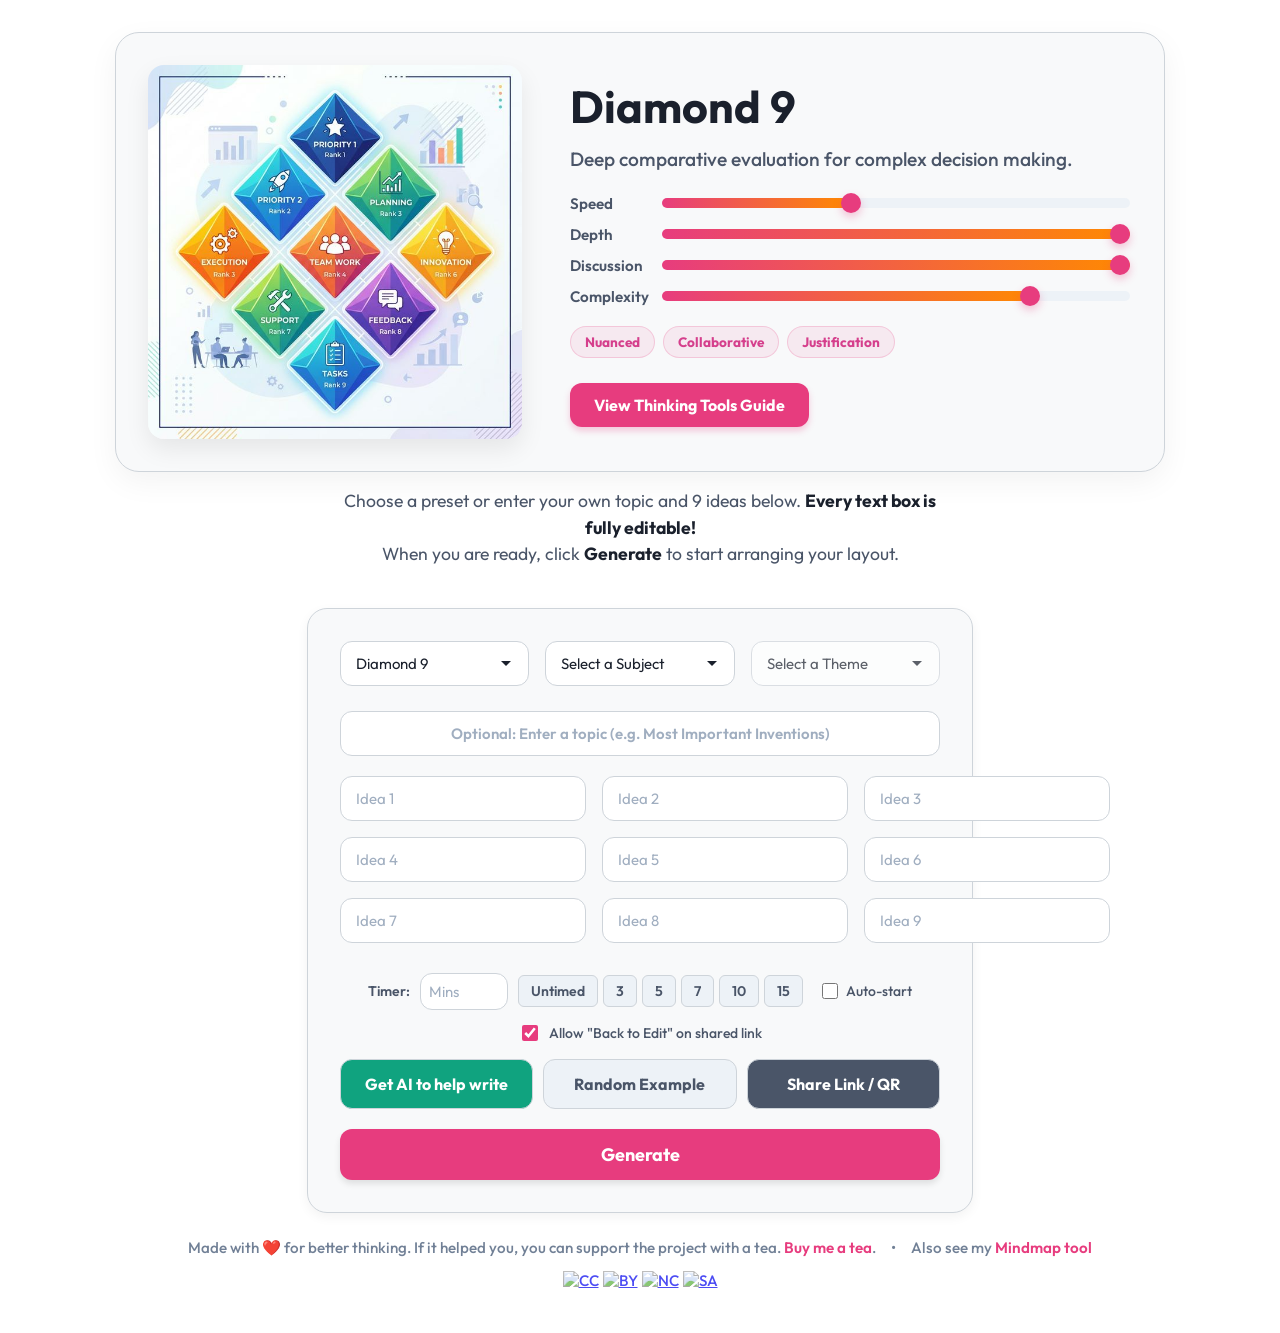
==== commit f4761517: "Add copyright section with support links" ====
--- a/index.html
+++ b/index.html
@@ -301,6 +301,26 @@
       to Edit</button>
   </div>
 
+  <div class="copyright" style="flex-direction: column; gap: 12px; margin-top: 1.5rem; margin-bottom: 2.5rem;">
+      <div style="display: flex; align-items: center; justify-content: center; gap: 10px; flex-wrap: wrap; text-align: center; line-height: 1.5;">
+          <span>
+              Made with ❤️ for better thinking. If it helped you, you can support the project with a tea.
+              <a href="https://wise.com/pay/me/jamesphilipj" target="_blank" rel="noopener" style="color: #e73c7e; text-decoration: none; font-weight: 600;">Buy me a tea</a>.
+          </span>
+          <span style="display: inline-block; padding: 0 5px;">•</span>
+          <span>Also see my <a href="https://jamesabela.github.io/mindmap/" target="_blank" rel="noopener" style="color: #e73c7e; text-decoration: none; font-weight: 600;">Mindmap tool</a></span>
+      </div>
+      <div style="display: flex; justify-content: center;">
+          <a href="https://creativecommons.org/licenses/by-nc-sa/4.0/" target="_blank"
+              rel="license noopener noreferrer" class="cc-icons">
+              <img src="https://mirrors.creativecommons.org/presskit/icons/cc.svg?ref=chooser-v1" alt="CC">
+              <img src="https://mirrors.creativecommons.org/presskit/icons/by.svg?ref=chooser-v1" alt="BY">
+              <img src="https://mirrors.creativecommons.org/presskit/icons/nc.svg?ref=chooser-v1" alt="NC">
+              <img src="https://mirrors.creativecommons.org/presskit/icons/sa.svg?ref=chooser-v1" alt="SA">
+          </a>
+      </div>
+  </div>
+
   <script src="data.js"></script>
   <script src="js/layouts.js"></script>
   <script src="js/drag.js"></script>
--- a/css/styles.css
+++ b/css/styles.css
@@ -435,3 +435,33 @@
     .tool-slider::-moz-range-thumb:hover {
       transform: scale(1.2);
     }
+
+    .copyright {
+      margin-top: 1rem;
+      margin-bottom: 2rem;
+      text-align: center;
+      color: #718096;
+      font-size: 0.95rem;
+      display: flex;
+      align-items: center;
+      justify-content: center;
+      gap: 10px;
+      flex-wrap: wrap;
+      font-weight: 500;
+    }
+
+    .cc-icons {
+      display: flex;
+      gap: 4px;
+      align-items: center;
+    }
+
+    .cc-icons img {
+      height: 22px;
+      opacity: 0.7;
+      transition: opacity 0.2s ease;
+    }
+
+    .cc-icons:hover img {
+      opacity: 1;
+    }
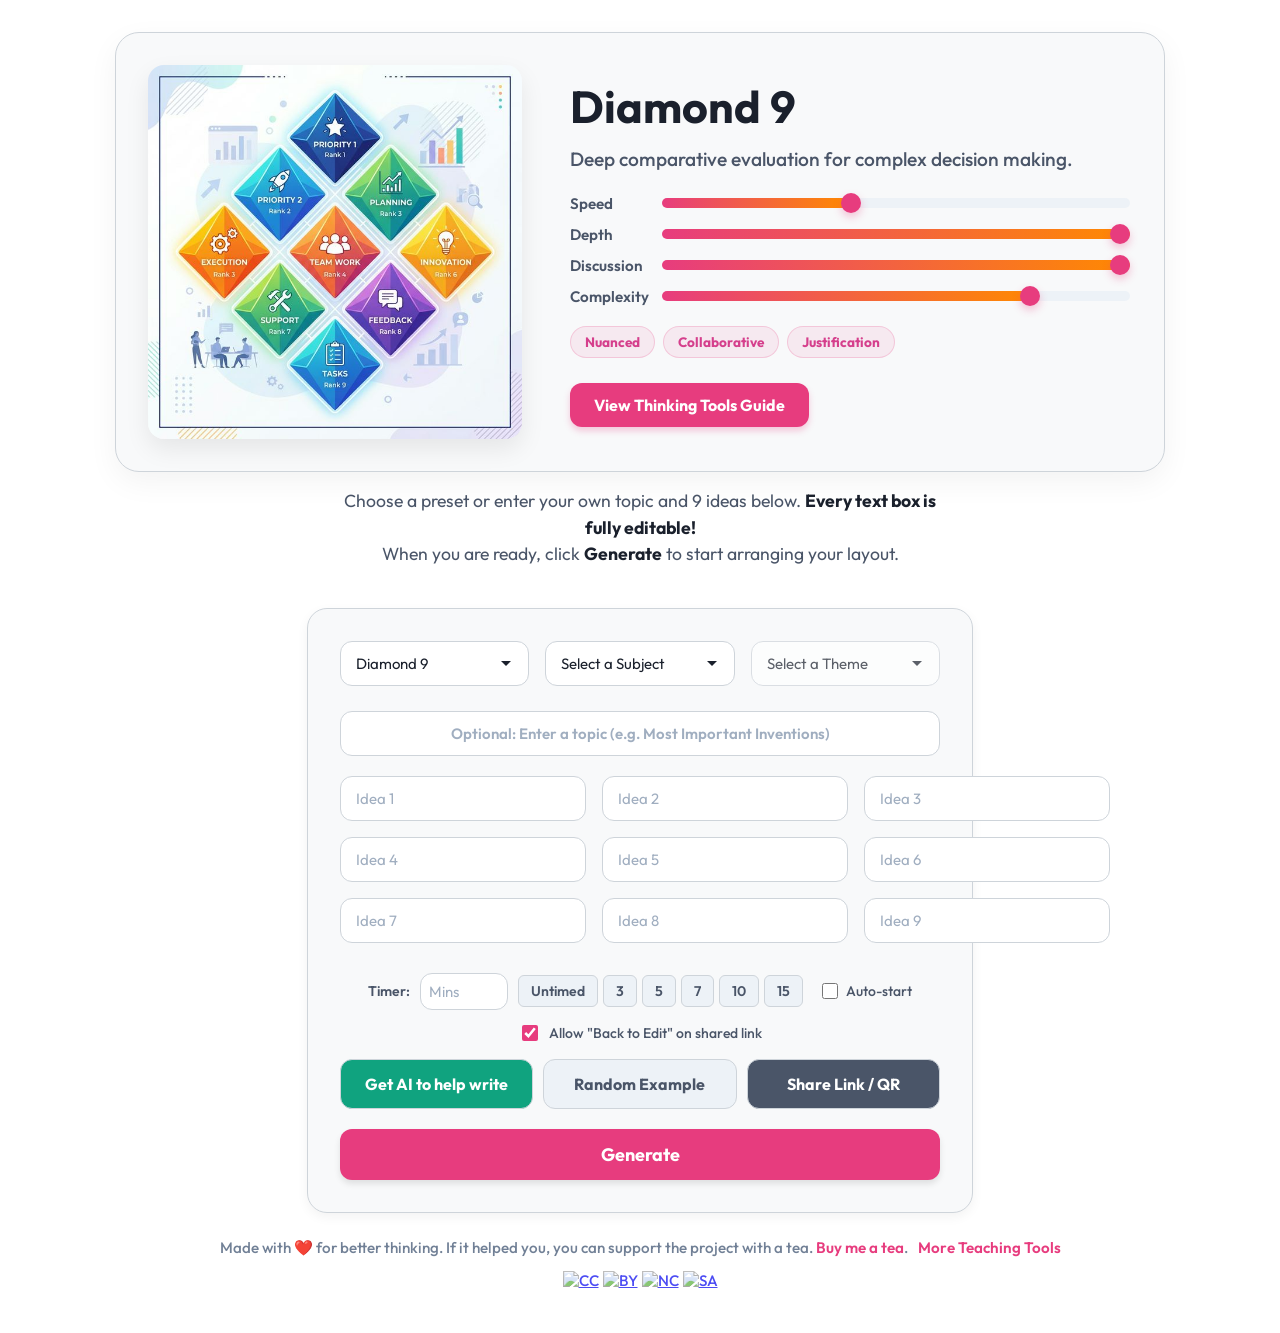
==== commit 5906b725: "Changed over Mindmap link to the rest of the tools" ====
--- a/index.html
+++ b/index.html
@@ -11,32 +11,51 @@
 
 <body>
 
-  <div class="hero-section" style="position: relative; width: 100%; max-width: 1050px; margin: 2rem auto 1rem auto; padding: 2rem; box-sizing: border-box; background: var(--card-bg); border-radius: 24px; border: 1px solid var(--card-border); box-shadow: 0 10px 30px rgba(0,0,0,0.05); overflow: hidden;">
-    
-    <div id="slideContent" style="display: flex; align-items: center; justify-content: center; gap: 3rem; flex-wrap: wrap; opacity: 1;">
-      
+  <div class="hero-section"
+    style="position: relative; width: 100%; max-width: 1050px; margin: 2rem auto 1rem auto; padding: 2rem; box-sizing: border-box; background: var(--card-bg); border-radius: 24px; border: 1px solid var(--card-border); box-shadow: 0 10px 30px rgba(0,0,0,0.05); overflow: hidden;">
+
+    <div id="slideContent"
+      style="display: flex; align-items: center; justify-content: center; gap: 3rem; flex-wrap: wrap; opacity: 1;">
+
       <div style="flex: 1; min-width: 300px; display: flex; justify-content: center;">
-        <img id="slideImg" src="images/diamond9_hero.png" alt="Hero representation" style="width: 100%; max-width: 400px; height: auto; border-radius: 16px; box-shadow: 0 10px 25px rgba(0,0,0,0.08);">
+        <img id="slideImg" src="images/diamond9_hero.png" alt="Hero representation"
+          style="width: 100%; max-width: 400px; height: auto; border-radius: 16px; box-shadow: 0 10px 25px rgba(0,0,0,0.08);">
       </div>
 
       <div style="flex: 1.5; min-width: 350px; text-align: left;">
-        <h1 id="slideTitle" style="margin-top: 0; margin-bottom: 10px; text-align: left; padding: 0; font-size: 2.8rem; color: var(--text);">Diamond 9</h1>
-        <p id="slideDesc" style="font-size: 1.2rem; font-weight: 500; color: #4a5568; margin: 0 0 20px 0; line-height: 1.5;">
+        <h1 id="slideTitle"
+          style="margin-top: 0; margin-bottom: 10px; text-align: left; padding: 0; font-size: 2.8rem; color: var(--text);">
+          Diamond 9</h1>
+        <p id="slideDesc"
+          style="font-size: 1.2rem; font-weight: 500; color: #4a5568; margin: 0 0 20px 0; line-height: 1.5;">
           Deep comparative evaluation for complex decision making.
         </p>
-        
+
         <div class="ratings-container" id="slidersContainer">
-          <div class="rating-row"><div class="rating-label">Speed</div><input type="range" class="tool-slider" id="sliderSpeed" min="0" max="100" value="0"></div>
-          <div class="rating-row"><div class="rating-label">Depth</div><input type="range" class="tool-slider" id="sliderDepth" min="0" max="100" value="0"></div>
-          <div class="rating-row"><div class="rating-label">Discussion</div><input type="range" class="tool-slider" id="sliderDisc" min="0" max="100" value="0"></div>
-          <div class="rating-row"><div class="rating-label">Complexity</div><input type="range" class="tool-slider" id="sliderComp" min="0" max="100" value="0"></div>
+          <div class="rating-row">
+            <div class="rating-label">Speed</div><input type="range" class="tool-slider" id="sliderSpeed" min="0"
+              max="100" value="0">
+          </div>
+          <div class="rating-row">
+            <div class="rating-label">Depth</div><input type="range" class="tool-slider" id="sliderDepth" min="0"
+              max="100" value="0">
+          </div>
+          <div class="rating-row">
+            <div class="rating-label">Discussion</div><input type="range" class="tool-slider" id="sliderDisc" min="0"
+              max="100" value="0">
+          </div>
+          <div class="rating-row">
+            <div class="rating-label">Complexity</div><input type="range" class="tool-slider" id="sliderComp" min="0"
+              max="100" value="0">
+          </div>
         </div>
 
         <div class="tags-container" id="slideTags" style="margin-top: 15px;"></div>
 
         <div style="margin-top: 25px;">
           <!-- Make THIS exactly specifically the button -->
-          <button onclick="window.location.href='guide.html'" class="presetBtn" style="background-color: #e73c7e; color: #ffffff; padding: 12px 24px; border-radius: 12px; font-weight: 700; font-size: 16px; border: none; cursor: pointer; box-shadow: 0 4px 6px rgba(231, 60, 126, 0.25);">
+          <button onclick="window.location.href='guide.html'" class="presetBtn"
+            style="background-color: #e73c7e; color: #ffffff; padding: 12px 24px; border-radius: 12px; font-weight: 700; font-size: 16px; border: none; cursor: pointer; box-shadow: 0 4px 6px rgba(231, 60, 126, 0.25);">
             View Thinking Tools Guide
           </button>
         </div>
@@ -44,7 +63,7 @@
 
     </div>
   </div>
-  
+
   <script>
     const b_carouselData = [
       { id: 'diamond9', title: 'Diamond 9', desc: 'Deep comparative evaluation for complex decision making.', image: 'images/diamond9_hero.png', speed: 40, depth: 100, discussion: 100, complexity: 80, tags: ['Nuanced', 'Collaborative', 'Justification'] },
@@ -56,14 +75,14 @@
     ];
     let b_currentIndex = 0;
     let isUserDragging = false;
-    
-    document.addEventListener("DOMContentLoaded", function() {
+
+    document.addEventListener("DOMContentLoaded", function () {
       const b_content = document.getElementById('slideContent');
       const b_img = document.getElementById('slideImg');
       const b_title = document.getElementById('slideTitle');
       const b_desc = document.getElementById('slideDesc');
       const b_tags = document.getElementById('slideTags');
-      
+
       const sliderSpeed = document.getElementById('sliderSpeed');
       const sliderDepth = document.getElementById('sliderDepth');
       const sliderDisc = document.getElementById('sliderDisc');
@@ -77,14 +96,14 @@
       function updateUIElements(data) {
         const layoutSelectElem = document.getElementById('layoutSelect');
         if (layoutSelectElem && layoutSelectElem.value !== data.id) {
-            layoutSelectElem.value = data.id;
-            if (typeof updateActiveInputs === 'function') updateActiveInputs();
+          layoutSelectElem.value = data.id;
+          if (typeof updateActiveInputs === 'function') updateActiveInputs();
         }
 
         b_img.src = data.image;
         b_title.textContent = data.title;
         b_desc.textContent = data.desc;
-        
+
         b_tags.innerHTML = '';
         data.tags.forEach(t => {
           const span = document.createElement('span');
@@ -97,20 +116,20 @@
       function renderSlide(index, animateSliders = true) {
         const data = b_carouselData[index];
         b_currentIndex = index;
-        
+
         updateUIElements(data);
 
         if (animateSliders) {
-            if(!isUserDragging) {
-                sliderSpeed.value = data.speed;
-                updateSliderVisual(sliderSpeed, data.speed);
-                sliderDepth.value = data.depth;
-                updateSliderVisual(sliderDepth, data.depth);
-                sliderDisc.value = data.discussion;
-                updateSliderVisual(sliderDisc, data.discussion);
-                sliderComp.value = data.complexity;
-                updateSliderVisual(sliderComp, data.complexity);
-            }
+          if (!isUserDragging) {
+            sliderSpeed.value = data.speed;
+            updateSliderVisual(sliderSpeed, data.speed);
+            sliderDepth.value = data.depth;
+            updateSliderVisual(sliderDepth, data.depth);
+            sliderDisc.value = data.discussion;
+            updateSliderVisual(sliderDisc, data.discussion);
+            sliderComp.value = data.complexity;
+            updateSliderVisual(sliderComp, data.complexity);
+          }
         }
       }
 
@@ -119,36 +138,36 @@
 
       // Interactive logic
       function handleSliderInput(e) {
-          isUserDragging = true; 
-          
-          let slider = e.target;
-          updateSliderVisual(slider, slider.value);
-
-          let sV = parseInt(sliderSpeed.value);
-          let dV = parseInt(sliderDepth.value);
-          let diV = parseInt(sliderDisc.value);
-          let cV = parseInt(sliderComp.value);
-
-          let closestIdx = 0;
-          let minDiff = Infinity;
-
-          b_carouselData.forEach((tool, idx) => {
-              const diff = Math.abs(tool.speed - sV) + Math.abs(tool.depth - dV) + 
-                           Math.abs(tool.discussion - diV) + Math.abs(tool.complexity - cV);
-              if (diff < minDiff) {
-                  minDiff = diff;
-                  closestIdx = idx;
-              }
-          });
-
-          if (closestIdx !== b_currentIndex) {
-              b_currentIndex = closestIdx;
-              updateUIElements(b_carouselData[closestIdx]);
+        isUserDragging = true;
+
+        let slider = e.target;
+        updateSliderVisual(slider, slider.value);
+
+        let sV = parseInt(sliderSpeed.value);
+        let dV = parseInt(sliderDepth.value);
+        let diV = parseInt(sliderDisc.value);
+        let cV = parseInt(sliderComp.value);
+
+        let closestIdx = 0;
+        let minDiff = Infinity;
+
+        b_carouselData.forEach((tool, idx) => {
+          const diff = Math.abs(tool.speed - sV) + Math.abs(tool.depth - dV) +
+            Math.abs(tool.discussion - diV) + Math.abs(tool.complexity - cV);
+          if (diff < minDiff) {
+            minDiff = diff;
+            closestIdx = idx;
           }
+        });
+
+        if (closestIdx !== b_currentIndex) {
+          b_currentIndex = closestIdx;
+          updateUIElements(b_carouselData[closestIdx]);
+        }
       }
 
       sliders.forEach(slider => {
-          slider.addEventListener('input', handleSliderInput);
+        slider.addEventListener('input', handleSliderInput);
       });
 
       document.addEventListener('mouseup', () => isUserDragging = false);
@@ -156,12 +175,12 @@
 
       const layoutDropdown = document.getElementById('layoutSelect');
       if (layoutDropdown) {
-          layoutDropdown.addEventListener('change', (e) => {
-              const idx = b_carouselData.findIndex(t => t.id === e.target.value);
-              if (idx !== -1 && idx !== b_currentIndex) {
-                  renderSlide(idx, true);
-              }
-          });
+        layoutDropdown.addEventListener('change', (e) => {
+          const idx = b_carouselData.findIndex(t => t.id === e.target.value);
+          if (idx !== -1 && idx !== b_currentIndex) {
+            renderSlide(idx, true);
+          }
+        });
       }
     });
   </script>
@@ -230,41 +249,64 @@
           Edit" on shared link</label>
       </div>
     </div>
-    <div class="button-group" style="display: flex; gap: 10px; width: 100%; max-width: 750px; margin: 0 auto; flex-wrap: wrap;">
-      <button class="randomBtn" onclick="window.open('https://chatgpt.com/g/g-69c07b678e4c8191b3af03b4cf89d82d-thinkrank-studio-gpt', '_blank')" style="flex: 1; background: #10a37f; color: white; min-width: 160px;">Get AI to help write</button>
+    <div class="button-group"
+      style="display: flex; gap: 10px; width: 100%; max-width: 750px; margin: 0 auto; flex-wrap: wrap;">
+      <button class="randomBtn"
+        onclick="window.open('https://chatgpt.com/g/g-69c07b678e4c8191b3af03b4cf89d82d-thinkrank-studio-gpt', '_blank')"
+        style="flex: 1; background: #10a37f; color: white; min-width: 160px;">Get AI to help write</button>
       <button class="randomBtn" onclick="loadRandomExample()" style="flex: 1; min-width: 140px;">Random Example</button>
-      <button class="randomBtn" onclick="showShareModal()" style="flex: 1; background: #4a5568; color: white; min-width: 140px;">Share Link / QR</button>
+      <button class="randomBtn" onclick="showShareModal()"
+        style="flex: 1; background: #4a5568; color: white; min-width: 140px;">Share Link / QR</button>
       <button class="makeBtn" onclick="createRectangles()" style="flex: 2; min-width: 250px;">Generate</button>
     </div>
 
     <!-- Share Modal -->
-    <div id="shareModal" style="display: none; position: fixed; top: 0; left: 0; width: 100%; height: 100%; background: rgba(0,0,0,0.6); z-index: 1000; align-items: center; justify-content: center; backdrop-filter: blur(3px);">
-      <div style="background: white; padding: 40px; border-radius: 20px; text-align: center; max-width: 90%; width: 450px; box-shadow: 0 20px 40px rgba(0,0,0,0.3); animation: fadeIn 0.3s ease;">
+    <div id="shareModal"
+      style="display: none; position: fixed; top: 0; left: 0; width: 100%; height: 100%; background: rgba(0,0,0,0.6); z-index: 1000; align-items: center; justify-content: center; backdrop-filter: blur(3px);">
+      <div
+        style="background: white; padding: 40px; border-radius: 20px; text-align: center; max-width: 90%; width: 450px; box-shadow: 0 20px 40px rgba(0,0,0,0.3); animation: fadeIn 0.3s ease;">
         <h2 style="margin-top: 0; color: #1a202c; font-size: 1.8rem; margin-bottom: 10px;">Share Activity</h2>
-        <p style="color: #718096; margin-bottom: 25px; line-height: 1.5;">Scan the QR code or copy the link below to instantly share your exact custom configuration.</p>
-        <div style="background: #f7fafc; padding: 15px; border-radius: 12px; display: inline-block; margin-bottom: 20px;">
-          <img id="qrImage" src="" alt="QR Code" style="width: 200px; height: 200px; display: block; margin: 0 auto; border-radius: 8px;">
-          <button onclick="downloadQR()" style="margin-top: 12px; background: none; border: none; color: #4a5568; font-size: 14px; cursor: pointer; text-decoration: underline; font-weight: 600; display: flex; align-items: center; justify-content: center; width: 100%; gap: 6px;">
-            <svg width="16" height="16" viewBox="0 0 24 24" fill="none" stroke="currentColor" stroke-width="2" stroke-linecap="round" stroke-linejoin="round"><path d="M21 15v4a2 2 0 0 1-2 2H5a2 2 0 0 1-2-2v-4"></path><polyline points="7 10 12 15 17 10"></polyline><line x1="12" y1="15" x2="12" y2="3"></line></svg>
+        <p style="color: #718096; margin-bottom: 25px; line-height: 1.5;">Scan the QR code or copy the link below to
+          instantly share your exact custom configuration.</p>
+        <div
+          style="background: #f7fafc; padding: 15px; border-radius: 12px; display: inline-block; margin-bottom: 20px;">
+          <img id="qrImage" src="" alt="QR Code"
+            style="width: 200px; height: 200px; display: block; margin: 0 auto; border-radius: 8px;">
+          <button onclick="downloadQR()"
+            style="margin-top: 12px; background: none; border: none; color: #4a5568; font-size: 14px; cursor: pointer; text-decoration: underline; font-weight: 600; display: flex; align-items: center; justify-content: center; width: 100%; gap: 6px;">
+            <svg width="16" height="16" viewBox="0 0 24 24" fill="none" stroke="currentColor" stroke-width="2"
+              stroke-linecap="round" stroke-linejoin="round">
+              <path d="M21 15v4a2 2 0 0 1-2 2H5a2 2 0 0 1-2-2v-4"></path>
+              <polyline points="7 10 12 15 17 10"></polyline>
+              <line x1="12" y1="15" x2="12" y2="3"></line>
+            </svg>
             Download QR
           </button>
         </div>
 
-        <div class="share-box" style="margin-bottom: 20px; text-align: left; background: #edf2f7; padding: 15px; border-radius: 12px;">
-          <h3 style="margin-top: 0; margin-bottom: 12px; font-size: 1.1rem; color: #2d3748; font-weight: 600;">Share this activity</h3>
+        <div class="share-box"
+          style="margin-bottom: 20px; text-align: left; background: #edf2f7; padding: 15px; border-radius: 12px;">
+          <h3 style="margin-top: 0; margin-bottom: 12px; font-size: 1.1rem; color: #2d3748; font-weight: 600;">Share
+            this activity</h3>
           <div style="display: flex; gap: 15px; align-items: center; flex-wrap: wrap; min-height: 32px;">
-            <a id="linkedinShare" target="_blank" style="background: #0077b5; color: white; padding: 6px 14px; border-radius: 20px; text-decoration: none; font-size: 13px; font-weight: 600; box-shadow: 0 2px 4px rgba(0,0,0,0.1);">LinkedIn</a>
-             <!-- Google Classroom container -->
-             <div id="gc-share-container"></div>
-             <!-- Microsoft Teams -->
-             <div class="teams-share-button" data-href=""></div>
-          </div>
-        </div>
-
-        <input type="text" id="shareLinkInput" readonly style="width: 100%; box-sizing: border-box; padding: 14px; font-size: 14px; border: 1px solid #cbd5e0; border-radius: 8px; background: #ffffff; color: #2d3748; cursor: copy;" onclick="this.select()">
+            <a id="linkedinShare" target="_blank"
+              style="background: #0077b5; color: white; padding: 6px 14px; border-radius: 20px; text-decoration: none; font-size: 13px; font-weight: 600; box-shadow: 0 2px 4px rgba(0,0,0,0.1);">LinkedIn</a>
+            <!-- Google Classroom container -->
+            <div id="gc-share-container"></div>
+            <!-- Microsoft Teams -->
+            <div class="teams-share-button" data-href=""></div>
+          </div>
+        </div>
+
+        <input type="text" id="shareLinkInput" readonly
+          style="width: 100%; box-sizing: border-box; padding: 14px; font-size: 14px; border: 1px solid #cbd5e0; border-radius: 8px; background: #ffffff; color: #2d3748; cursor: copy;"
+          onclick="this.select()">
         <div style="display: flex; gap: 10px; margin-top: 15px;">
-          <button id="copyShareBtn" onclick="copyShareLink(this)" class="presetBtn" style="flex: 1; background: #e73c7e; color: white; padding: 12px; border: none; font-size: 16px;">Copy Link</button>
-          <button onclick="document.getElementById('shareModal').style.display='none'" class="presetBtn" style="flex: 1; background: #e2e8f0; color: #4a5568; padding: 12px; border: none; font-size: 16px;">Close</button>
+          <button id="copyShareBtn" onclick="copyShareLink(this)" class="presetBtn"
+            style="flex: 1; background: #e73c7e; color: white; padding: 12px; border: none; font-size: 16px;">Copy
+            Link</button>
+          <button onclick="document.getElementById('shareModal').style.display='none'" class="presetBtn"
+            style="flex: 1; background: #e2e8f0; color: #4a5568; padding: 12px; border: none; font-size: 16px;">Close</button>
         </div>
       </div>
     </div>
@@ -302,23 +344,25 @@
   </div>
 
   <div class="copyright" style="flex-direction: column; gap: 12px; margin-top: 1.5rem; margin-bottom: 2.5rem;">
-      <div style="display: flex; align-items: center; justify-content: center; gap: 10px; flex-wrap: wrap; text-align: center; line-height: 1.5;">
-          <span>
-              Made with ❤️ for better thinking. If it helped you, you can support the project with a tea.
-              <a href="https://wise.com/pay/me/jamesphilipj" target="_blank" rel="noopener" style="color: #e73c7e; text-decoration: none; font-weight: 600;">Buy me a tea</a>.
-          </span>
-          <span style="display: inline-block; padding: 0 5px;">•</span>
-          <span>Also see my <a href="https://jamesabela.github.io/mindmap/" target="_blank" rel="noopener" style="color: #e73c7e; text-decoration: none; font-weight: 600;">Mindmap tool</a></span>
-      </div>
-      <div style="display: flex; justify-content: center;">
-          <a href="https://creativecommons.org/licenses/by-nc-sa/4.0/" target="_blank"
-              rel="license noopener noreferrer" class="cc-icons">
-              <img src="https://mirrors.creativecommons.org/presskit/icons/cc.svg?ref=chooser-v1" alt="CC">
-              <img src="https://mirrors.creativecommons.org/presskit/icons/by.svg?ref=chooser-v1" alt="BY">
-              <img src="https://mirrors.creativecommons.org/presskit/icons/nc.svg?ref=chooser-v1" alt="NC">
-              <img src="https://mirrors.creativecommons.org/presskit/icons/sa.svg?ref=chooser-v1" alt="SA">
-          </a>
-      </div>
+    <div
+      style="display: flex; align-items: center; justify-content: center; gap: 10px; flex-wrap: wrap; text-align: center; line-height: 1.5;">
+      <span>
+        Made with ❤️ for better thinking. If it helped you, you can support the project with a tea.
+        <a href="https://wise.com/pay/me/jamesphilipj" target="_blank" rel="noopener"
+          style="color: #e73c7e; text-decoration: none; font-weight: 600;">Buy me a tea</a>.
+      </span>
+      <span><a href="https://jamesabela.github.io/jsfun/index.html" target="_blank" rel="noopener"
+          style="color: #e73c7e; text-decoration: none; font-weight: 600;">More Teaching Tools</a></span>
+    </div>
+    <div style="display: flex; justify-content: center;">
+      <a href="https://creativecommons.org/licenses/by-nc-sa/4.0/" target="_blank" rel="license noopener noreferrer"
+        class="cc-icons">
+        <img src="https://mirrors.creativecommons.org/presskit/icons/cc.svg?ref=chooser-v1" alt="CC">
+        <img src="https://mirrors.creativecommons.org/presskit/icons/by.svg?ref=chooser-v1" alt="BY">
+        <img src="https://mirrors.creativecommons.org/presskit/icons/nc.svg?ref=chooser-v1" alt="NC">
+        <img src="https://mirrors.creativecommons.org/presskit/icons/sa.svg?ref=chooser-v1" alt="SA">
+      </a>
+    </div>
   </div>
 
   <script src="data.js"></script>
